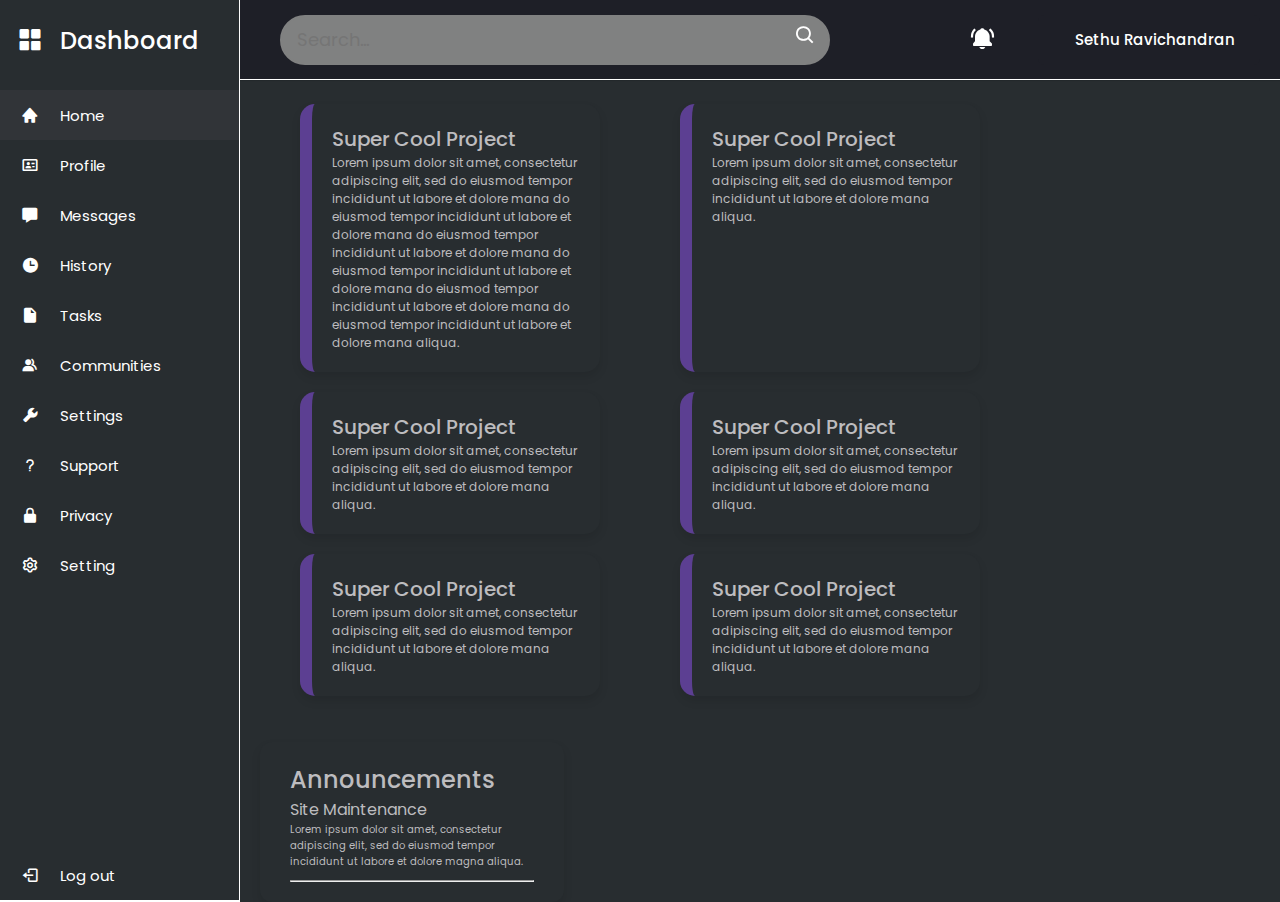
==== Adminboard/index.html @ 52cb8a59 "Fix. Fixed responsiveness issues with overvie-boxes and announcement-box" ====
<!DOCTYPE html>
<html lang="en" dir="ltr">
  <head>
    <meta charset="UTF-8" />
    <link rel="stylesheet" href="styles.css" />
    <link
      href="https://unpkg.com/boxicons@2.0.7/css/boxicons.min.css"
      rel="stylesheet"
    />
    <meta name="viewport" content="width=device-width, initial-scale=1.0" />
  </head>
  <body>
    <div class="sidebar">
      <div class="logo-details">
        <i class="bx bxs-grid-alt"></i>
        <span class="logo_name">Dashboard</span>
      </div>
      <ul class="nav-links">
        <li>
          <a href="#" class="active">
            <i class="bx bxs-home"></i>
            <span class="links_name">Home</span>
          </a>
        </li>
        <li>
          <a href="#">
            <i class="bx bx-id-card"></i>
            <span class="links_name">Profile</span>
          </a>
        </li>
        <li>
          <a href="#">
            <i class="bx bxs-message"></i>
            <span class="links_name">Messages</span>
          </a>
        </li>
        <li>
          <a href="#">
            <i class="bx bxs-time"></i>
            <span class="links_name">History</span>
          </a>
        </li>
        <li>
          <a href="#">
            <i class="bx bxs-file-blank"></i>
            <span class="links_name">Tasks</span>
          </a>
        </li>
        <li>
          <a href="#">
            <i class="bx bxs-group"></i>
            <span class="links_name">Communities</span>
          </a>
        </li>
        <li>
          <a href="#">
            <i class="bx bxs-wrench"></i>
            <span class="links_name">Settings</span>
          </a>
        </li>
        <li>
          <a href="#">
            <i class="bx bx-question-mark"></i>
            <span class="links_name">Support</span>
          </a>
        </li>
        <li>
          <a href="#">
            <i class="bx bxs-lock-alt"></i>
            <span class="links_name">Privacy</span>
          </a>
        </li>
        <li>
          <a href="#">
            <i class="bx bx-cog"></i>
            <span class="links_name">Setting</span>
          </a>
        </li>
        <li class="log_out">
          <a href="#">
            <i class="bx bx-log-out"></i>
            <span class="links_name">Log out</span>
          </a>
        </li>
      </ul>
    </div>
    <section class="home-section">
      <nav>
        <div class="search-box">
            <i class='bx bx-search'></i>
          <input type="text" placeholder="Search..." />
        </div>
        <div class="profile-details">
            <i class='bx bxs-bell-ring' style='color:#ffffff; position: relative; right: 70px;'  ></i>
          <span class="admin_name">Sethu Ravichandran</span>
        </div>
      </nav>

      <div class="home-content">
        <div class="overview-boxes">
          <div class="box">
            <div class="right-side">
              <div class="box-topic">Super Cool Project</div>
              <div class="indicator">
                <span class="text"
                  >Lorem ipsum dolor sit amet, consectetur adipiscing elit, sed
                  do eiusmod tempor incididunt ut labore et dolore mana
                  do eiusmod tempor incididunt ut labore et dolore mana
                  do eiusmod tempor incididunt ut labore et dolore mana
                  do eiusmod tempor incididunt ut labore et dolore mana
                  do eiusmod tempor incididunt ut labore et dolore mana
                  do eiusmod tempor incididunt ut labore et dolore mana
                  aliqua.</span
                >
              </div>
            </div>
          </div>
          <div class="box">
            <div class="right-side">
              <div class="box-topic">Super Cool Project</div>
              <div class="indicator">
                <span class="text"
                  >Lorem ipsum dolor sit amet, consectetur adipiscing elit, sed
                  do eiusmod tempor incididunt ut labore et dolore mana
                  aliqua.</span
                >
              </div>
            </div>
          </div>
          <div class="box">
            <div class="right-side">
              <div class="box-topic">Super Cool Project</div>
              <div class="indicator">
                <span class="text"
                  >Lorem ipsum dolor sit amet, consectetur adipiscing elit, sed
                  do eiusmod tempor incididunt ut labore et dolore mana
                  aliqua.</span
                >
              </div>
            </div>
          </div>
          <div class="box">
            <div class="right-side">
              <div class="box-topic">Super Cool Project</div>
              <div class="indicator">
                <span class="text"
                  >Lorem ipsum dolor sit amet, consectetur adipiscing elit, sed
                  do eiusmod tempor incididunt ut labore et dolore mana
                  aliqua.</span
                >
              </div>
            </div>
          </div>
          <div class="box">
            <div class="right-side">
              <div class="box-topic">Super Cool Project</div>
              <div class="indicator">
                <span class="text"
                  >Lorem ipsum dolor sit amet, consectetur adipiscing elit, sed
                  do eiusmod tempor incididunt ut labore et dolore mana
                  aliqua.</span
                >
              </div>
              <div></div>
            </div>
          </div>
          <div class="box">
            <div class="right-side">
              <div class="box-topic">Super Cool Project</div>
              <div class="indicator">
                <span class="text"
                  >Lorem ipsum dolor sit amet, consectetur adipiscing elit, sed
                  do eiusmod tempor incididunt ut labore et dolore mana
                  aliqua.</span
                >
              </div>
            </div>
          </div>
        </div>

        <div class="announcement-boxes">
          <div class="top-announcement box">
            <div class="title">Announcements</div>
            <ul class="top-announcement-details">
              <p>
                <a href="#">
                  <span class="product">Site Maintenance</span>
                </a>
                <p class="sub-text">Lorem ipsum dolor sit amet, consectetur
                  adipiscing elit, sed do eiusmod tempor
                  incididunt ut labore et dolore magna aliqua.</p>
              </p>
              <hr class="announcement-solid-line">
            </ul>
          </div>
        </div>
      </div>
    </section>
  </body>
</html>
---- Adminboard/styles.css ----
@import url('https://fonts.googleapis.com/css2?family=Poppins:wght@200;300;400;500;600;700&display=swap');
*{
  margin: 0;
  padding: 0;
  box-sizing: border-box;
  font-family: 'Poppins', sans-serif;
}
.sidebar{
  position: fixed;
  height: 100%;
  width: 240px;
  background: #282d30;
  border-right: 1px solid #fff;
  transition: all 0.5s ease;
}
.sidebar.active{
  width: 60px;
}
.sidebar .logo-details{
  height: 80px;
  display: flex;
  align-items: center;
}
.sidebar .logo-details i{
  font-size: 28px;
  font-weight: 500;
  color: #fff;
  min-width: 60px;
  text-align: center
}
.sidebar .logo-details .logo_name{
  color: #fff;
  font-size: 24px;
  font-weight: 500;
}
.sidebar .nav-links{
  margin-top: 10px;
}
.sidebar .nav-links li{
  position: relative;
  list-style: none;
  height: 50px;
}
.sidebar .nav-links li a{
  height: 100%;
  width: 100%;
  display: flex;
  align-items: center;
  text-decoration: none;
  transition: all 0.4s ease;
}
.sidebar .nav-links li a.active{
  background: #313438;
}
.sidebar .nav-links li a:hover{
  background: #313438;
}
.sidebar .nav-links li i{
  min-width: 60px;
  text-align: center;
  font-size: 18px;
  color: #fff;
}
.sidebar .nav-links li a .links_name{
  color: #fff;
  font-size: 15px;
  font-weight: 400;
  white-space: nowrap;
}
.sidebar .nav-links .log_out{
  position: absolute;
  bottom: 0;
  width: 100%;
}
.home-section{
  position: relative;
  background: #282d30;
  min-height: 100vh;
  width: calc(100% - 240px);
  left: 240px;
  transition: all 0.5s ease;
}
.sidebar.active ~ .home-section{
  width: calc(100% - 60px);
  left: 60px;
}
.home-section nav{
  display: flex;
  justify-content: space-between;
  height: 80px;
  background: #1e1f27;
  border-bottom: 1px solid #fff;
  display: flex;
  align-items: center;
  position: fixed;
  width: calc(100% - 240px);
  left: 240px;
  z-index: 100;
  padding: 0 20px;
  box-shadow: 0 1px 1px rgba(0, 0, 0, 0.1);
  transition: all 0.5s ease;
}
.sidebar.active ~ .home-section nav{
  left: 60px;
  width: calc(100% - 60px);
}
.home-section nav .sidebar-button{
  display: flex;
  align-items: center;
  font-size: 24px;
  font-weight: 500;
}
nav .sidebar-button i{
  font-size: 35px;
  margin-right: 10px;
}
.home-section nav .search-box{
  position: relative;
  height: 50px;
  max-width: 550px;
  width: 100%;
  margin: 0 20px;
}
nav .search-box input{
  height: 100%;
  width: 100%;
  outline: none;
  background: #808181;
  border: 2px solid #808181;
  color: #fff;
  border-radius: 30px;
  font-size: 18px;
  padding: 0 15px;
}
nav .search-box .bx-search{
  position: absolute;
  height: 40px;
  width: 40px;
  right: 5px;
  border-radius: 4px;
  line-height: 40px;
  text-align: center;
  color: #fff;
  font-size: 22px;
  align-items: flex-start;
  transition: all 0.4 ease;
}
.home-section nav .profile-details{
  display: flex;
  align-items: center;
  background: #1e1f27;
  color: #fff;
  border-radius: 6px;
  height: 50px;
  min-width: 190px;
  padding: 0 15px 0 2px;
}
nav .profile-details img{
  height: 40px;
  width: 40px;
  border-radius: 6px;
  object-fit: cover;
}
nav .profile-details .admin_name{
  font-size: 15px;
  font-weight: 500;
  color: #fff;
  margin: 0 10px;
  /* white-space: nowrap; */
}
nav .profile-details i{
  font-size: 25px;
  color: #333;
}
.home-section .home-content{
  position: relative;
  padding-top: 104px;
  display: flex;
  min-width: 400px;
  height: fit-content;
  flex-wrap: wrap;
}
.home-content .overview-boxes{
  display: flex;
  max-width: 800px;
  /* height: ; */
  /* align-items: center; */
  /* align-content: space-around; */
  justify-content: space-around;
  flex-wrap: wrap;
  padding: 0 20px;
  margin-bottom: 26px;
}
.overview-boxes .box{
  display: flex;
  /* flex-wrap: wrap; */
  max-width: 300px;
  min-width: 250px;
  align-items: flex-start;
  justify-content: space-between;
  /* width: calc(100% / 2 - 15px); */
  background: #282d30;
  color: #bdbcbf;
  box-sizing: border-box;
  border-left: 12px solid  #5c3f92;
  padding: 20px;
  margin-bottom: 20px;
  border-radius: 15px;
  box-shadow: 0 5px 10px rgba(0,0,0,0.1);
}
.overview-boxes .box-topic{
  font-size: 20px;
  font-weight: 500;
}
.home-content .box .number{
  display: inline-block;
  font-size: 35px;
  margin-top: -6px;
  font-weight: 500;
}
.home-content .box .indicator{
  display: flex;
  align-items: center;
}
.home-content .box .indicator i{
  height: 20px;
  width: 20px;
  background: #8FDACB;
  line-height: 20px;
  text-align: center;
  border-radius: 50%;
  color: #bdbcbf;
  font-size: 20px;
  margin-right: 5px;
}
.box .indicator i.down{
  background: #e87d88;
}
.home-content .box .indicator .text{
  font-size: 12px;
}
.home-content .box .cart{
  display: inline-block;
  font-size: 32px;
  height: 50px;
  width: 50px;
  background: #cce5ff;
  line-height: 50px;
  text-align: center;
  color: #66b0ff;
  border-radius: 12px;
  margin: -15px 0 0 6px;
  flex-wrap: wrap;
}
.home-content .box .cart.two{
   color: #2BD47D;
   background: #C0F2D8;
 }
.home-content .box .cart.three{
   color: #ffc233;
   background: #ffe8b3;
 }
.home-content .box .cart.four{
   color: #e05260;
   background: #f7d4d7;
 }
.home-content .total-order{
  font-size: 20px;
  font-weight: 500;
}
.home-content .announcement-boxes{
  display: flex;
  flex-wrap: wrap;
  justify-content: space-between;
  height: fit-content;
  align-items: baseline;
  padding: 0 20px;
  width: 35%;
  /* min-width: 300px; */
}

/* right box */
.home-content .announcement-boxes .recent-announcement{
  background: #fff;
  padding: 20px 30px;
  margin: 0 20px;
  border-radius: 12px;
  box-shadow: 0 5px 10px rgba(0, 0, 0, 0.1);
}
.home-content .announcement-boxes .announcement-details{
  display: flex;
  align-items: center;
  justify-content: space-between;
}
.announcement-boxes .box .title{
  font-size: 24px;
  font-weight: 500;
  color: #bdbcbf;
  /* margin-bottom: 10px; */
}
.announcement-boxes .announcement-details li.topic{
  font-size: 20px;
  font-weight: 500;
}
.announcement-boxes .announcement-details li{
  list-style: none;
  margin: 8px 0;
}
.announcement-boxes .announcement-details li a{
  font-size: 18px;
  color: #bdbcbf;
  font-size: 400;
  text-decoration: none;
}
.announcement-boxes .box .button{
  width: 100%;
  display: flex;
  justify-content: flex-end;
  
}
.announcement-boxes .box .button a{
  color: #bdbcbf;
  background: #0A2558;
  padding: 4px 12px;
  font-size: 15px;
  font-weight: 400;
  border-radius: 4px;
  text-decoration: none;
  transition: all 0.3s ease;
}
.announcement-boxes .box .button a:hover{
  background:  #0d3073;
}

/* Right box */
.home-content .announcement-boxes .top-announcement{
  background: #282d30;
  padding: 20px 30px;
  margin: 0 20px 0 0;
  border-radius: 12px;
  box-shadow: 0 5px 10px rgba(0, 0, 0, 0.1);
}
.announcement-boxes .top-announcement li{
  display: flex;
  align-items: center;
  justify-content: space-between;
  margin: 10px 0;
}
.announcement-boxes .top-announcement li a img{
  height: 40px;
  width: 40px;
  object-fit: cover;
  border-radius: 12px;
  margin-right: 10px;
  background: #333;
}
.announcement-boxes .top-announcement li a{
  /* display: flex; */
  align-items: center;
  text-decoration: none;
}
.announcement-boxes .top-announcement li span{
  /* display: flex; */
  align-items: center;
  text-decoration: none;
}

.top-announcement p a {
  text-decoration: none;
  color: #bdbcbf;
}


.announcement-boxes .top-announcement li .product,
.sub-text{
  font-size: 10px;
  font-weight: 400;
  color: #bdbcbf;
  text-decoration: none;

}
.announcement-solid-line{
  color: #bdbcbf;
  text-decoration: none;
  margin-top: 10px;
  width: 100%;
}
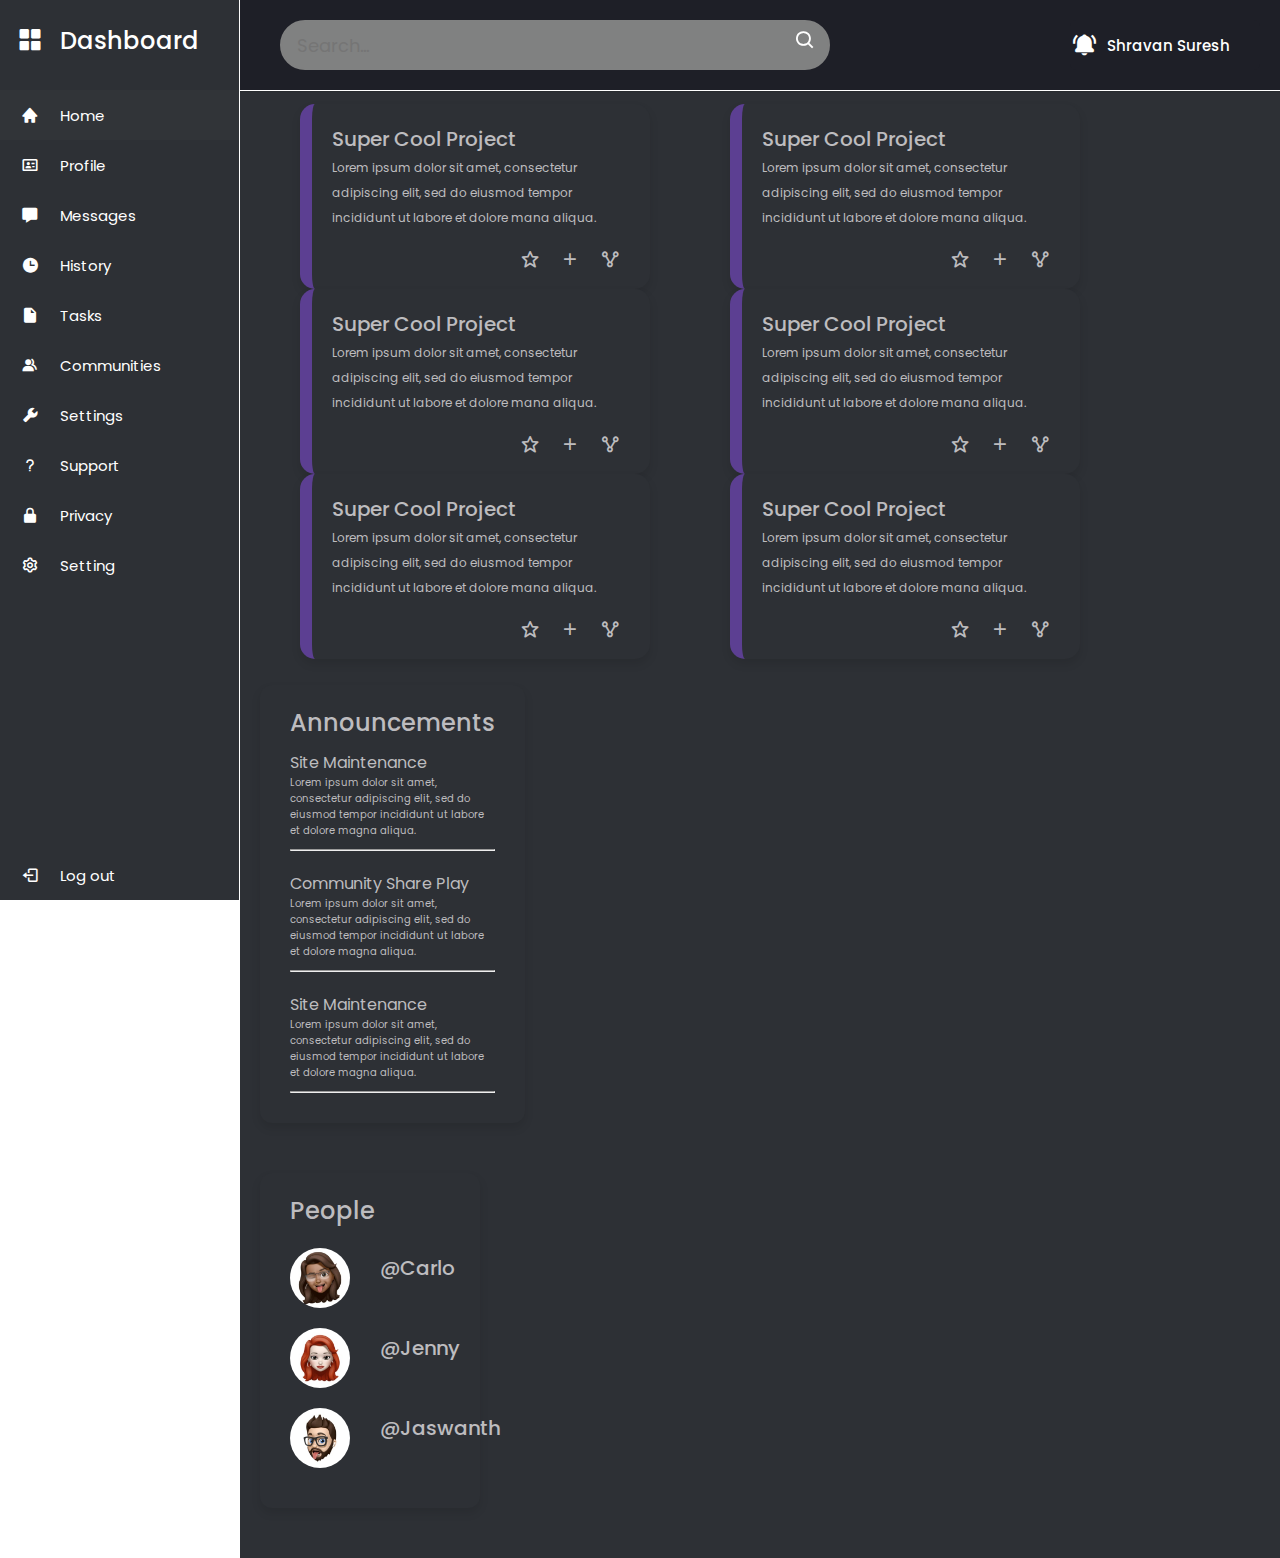
==== commit 38911b01: "Add. People Bar" ====
--- a/Adminboard/index.html
+++ b/Adminboard/index.html
@@ -1,5 +1,5 @@
 <!DOCTYPE html>
-<html lang="en" dir="ltr">
+<html lang="en">
   <head>
     <meta charset="UTF-8" />
     <link rel="stylesheet" href="styles.css" />
@@ -91,8 +91,8 @@
           <input type="text" placeholder="Search..." />
         </div>
         <div class="profile-details">
-            <i class='bx bxs-bell-ring' style='color:#ffffff; position: relative; right: 70px;'  ></i>
-          <span class="admin_name">Sethu Ravichandran</span>
+            <i class='bx bxs-bell-ring' style='color:#ffffff;'  ></i>
+          <span class="admin_name">Shravan Suresh</span>
         </div>
       </nav>
 
@@ -105,61 +105,96 @@
                 <span class="text"
                   >Lorem ipsum dolor sit amet, consectetur adipiscing elit, sed
                   do eiusmod tempor incididunt ut labore et dolore mana
-                  do eiusmod tempor incididunt ut labore et dolore mana
-                  do eiusmod tempor incididunt ut labore et dolore mana
-                  do eiusmod tempor incididunt ut labore et dolore mana
-                  do eiusmod tempor incididunt ut labore et dolore mana
-                  do eiusmod tempor incididunt ut labore et dolore mana
-                  aliqua.</span
-                >
-              </div>
-            </div>
-          </div>
-          <div class="box">
-            <div class="right-side">
-              <div class="box-topic">Super Cool Project</div>
-              <div class="indicator">
-                <span class="text"
-                  >Lorem ipsum dolor sit amet, consectetur adipiscing elit, sed
-                  do eiusmod tempor incididunt ut labore et dolore mana
-                  aliqua.</span
-                >
-              </div>
-            </div>
-          </div>
-          <div class="box">
-            <div class="right-side">
-              <div class="box-topic">Super Cool Project</div>
-              <div class="indicator">
-                <span class="text"
-                  >Lorem ipsum dolor sit amet, consectetur adipiscing elit, sed
-                  do eiusmod tempor incididunt ut labore et dolore mana
-                  aliqua.</span
-                >
-              </div>
-            </div>
-          </div>
-          <div class="box">
-            <div class="right-side">
-              <div class="box-topic">Super Cool Project</div>
-              <div class="indicator">
-                <span class="text"
-                  >Lorem ipsum dolor sit amet, consectetur adipiscing elit, sed
-                  do eiusmod tempor incididunt ut labore et dolore mana
-                  aliqua.</span
-                >
-              </div>
-            </div>
-          </div>
-          <div class="box">
-            <div class="right-side">
-              <div class="box-topic">Super Cool Project</div>
-              <div class="indicator">
-                <span class="text"
-                  >Lorem ipsum dolor sit amet, consectetur adipiscing elit, sed
-                  do eiusmod tempor incididunt ut labore et dolore mana
-                  aliqua.</span
-                >
+                  aliqua.</span
+                >
+                <p>
+
+                  <span class="icons" style="color: #bdbcbf; background: #2d3035;">
+                    <i class='bx bx-star'></i>
+                    <i class='bx bx-plus' ></i>
+                    <i class='bx bx-share-alt bx-rotate-270' ></i>
+                  </span>
+                </p>
+              </div>
+            </div>
+          </div>
+          <div class="box">
+            <div class="right-side">
+              <div class="box-topic">Super Cool Project</div>
+              <div class="indicator">
+                <span class="text"
+                  >Lorem ipsum dolor sit amet, consectetur adipiscing elit, sed
+                  do eiusmod tempor incididunt ut labore et dolore mana
+                  aliqua.</span
+                >
+                <p>
+
+                  <span class="icons" style="color: #bdbcbf; background: #2d3035;">
+                    <i class='bx bx-star'></i>
+                    <i class='bx bx-plus' ></i>
+                    <i class='bx bx-share-alt bx-rotate-270' ></i>
+                  </span>
+                </p>
+              </div>
+            </div>
+          </div>
+          <div class="box">
+            <div class="right-side">
+              <div class="box-topic">Super Cool Project</div>
+              <div class="indicator">
+                <span class="text"
+                  >Lorem ipsum dolor sit amet, consectetur adipiscing elit, sed
+                  do eiusmod tempor incididunt ut labore et dolore mana
+                  aliqua.</span
+                >
+                <p>
+
+                  <span class="icons" style="color: #bdbcbf; background: #2d3035;">
+                    <i class='bx bx-star'></i>
+                    <i class='bx bx-plus' ></i>
+                    <i class='bx bx-share-alt bx-rotate-270' ></i>
+                  </span>
+                </p>
+              </div>
+            </div>
+          </div>
+          <div class="box">
+            <div class="right-side">
+              <div class="box-topic">Super Cool Project</div>
+              <div class="indicator">
+                <span class="text"
+                  >Lorem ipsum dolor sit amet, consectetur adipiscing elit, sed
+                  do eiusmod tempor incididunt ut labore et dolore mana
+                  aliqua.</span
+                >
+                <p>
+
+                  <span class="icons" style="color: #bdbcbf; background: #2d3035;">
+                    <i class='bx bx-star'></i>
+                    <i class='bx bx-plus' ></i>
+                    <i class='bx bx-share-alt bx-rotate-270' ></i>
+                  </span>
+                </p>
+              </div>
+            </div>
+          </div>
+          <div class="box">
+            <div class="right-side">
+              <div class="box-topic">Super Cool Project</div>
+              <div class="indicator">
+                <span class="text"
+                  >Lorem ipsum dolor sit amet, consectetur adipiscing elit, sed
+                  do eiusmod tempor incididunt ut labore et dolore mana
+                  aliqua.</span
+                >
+                <p>
+
+                  <span class="icons" style="color: #bdbcbf; background: #2d3035;">
+                    <i class='bx bx-star'></i>
+                    <i class='bx bx-plus' ></i>
+                    <i class='bx bx-share-alt bx-rotate-270' ></i>
+                  </span>
+                </p>
               </div>
               <div></div>
             </div>
@@ -173,6 +208,14 @@
                   do eiusmod tempor incididunt ut labore et dolore mana
                   aliqua.</span
                 >
+                <p>
+
+                  <span class="icons" style="color: #bdbcbf; background: #2d3035;">
+                    <i class='bx bx-star'></i>
+                    <i class='bx bx-plus' ></i>
+                    <i class='bx bx-share-alt bx-rotate-270' ></i>
+                  </span>
+                </p>
               </div>
             </div>
           </div>
@@ -192,6 +235,43 @@
               </p>
               <hr class="announcement-solid-line">
             </ul>
+            <ul class="top-announcement-details">
+              <p>
+                <a href="#">
+                  <span class="product">Community Share Play</span>
+                </a>
+                <p class="sub-text">Lorem ipsum dolor sit amet, consectetur
+                  adipiscing elit, sed do eiusmod tempor
+                  incididunt ut labore et dolore magna aliqua.</p>
+              </p>
+              <hr class="announcement-solid-line">
+            </ul>
+            <ul class="top-announcement-details">
+              <p>
+                <a href="#">
+                  <span class="product">Site Maintenance</span>
+                </a>
+                <p class="sub-text">Lorem ipsum dolor sit amet, consectetur
+                  adipiscing elit, sed do eiusmod tempor
+                  incididunt ut labore et dolore magna aliqua.</p>
+              </p>
+              <hr class="announcement-solid-line">
+            </ul>
+          </div>
+          <div class="top-announcement box" style="width: 100%;">
+            <div class="title">People</div>
+              <ul class="people">
+                <img class="people-dp" src="./assets/images/009.jpg">
+                <p class="people-name">@Carlo</p>
+            </ul>
+              <ul class="people">
+                <img class="people-dp" src="./assets/images/004.jpg">
+                <p class="people-name">@Jenny</p>
+            </ul>
+              <ul class="people">
+                <img class="people-dp" src="./assets/images/001.jpg">
+                <p class="people-name">@Jaswanth</p>
+            </ul>
           </div>
         </div>
       </div>
--- a/Adminboard/styles.css
+++ b/Adminboard/styles.css
@@ -9,7 +9,7 @@
   position: fixed;
   height: 100%;
   width: 240px;
-  background: #282d30;
+  background: #2d3035;
   border-right: 1px solid #fff;
   transition: all 0.5s ease;
 }
@@ -74,7 +74,7 @@
 }
 .home-section{
   position: relative;
-  background: #282d30;
+  background: #2d3035;
   min-height: 100vh;
   width: calc(100% - 240px);
   left: 240px;
@@ -86,8 +86,9 @@
 }
 .home-section nav{
   display: flex;
+  flex-wrap: wrap;
   justify-content: space-between;
-  height: 80px;
+  height: fit-content;
   background: #1e1f27;
   border-bottom: 1px solid #fff;
   display: flex;
@@ -116,10 +117,11 @@
 }
 .home-section nav .search-box{
   position: relative;
+  margin-top: 20px;
   height: 50px;
   max-width: 550px;
   width: 100%;
-  margin: 0 20px;
+  margin: 20px 20px;
 }
 nav .search-box input{
   height: 100%;
@@ -182,7 +184,7 @@
 }
 .home-content .overview-boxes{
   display: flex;
-  max-width: 800px;
+  max-width: 900px;
   /* height: ; */
   /* align-items: center; */
   /* align-content: space-around; */
@@ -194,17 +196,18 @@
 .overview-boxes .box{
   display: flex;
   /* flex-wrap: wrap; */
-  max-width: 300px;
-  min-width: 250px;
+  max-width: 350px;
+  min-width: 300px;
+  height: fit-content;
   align-items: flex-start;
   justify-content: space-between;
   /* width: calc(100% / 2 - 15px); */
-  background: #282d30;
+  background: #2d3035;
   color: #bdbcbf;
   box-sizing: border-box;
   border-left: 12px solid  #5c3f92;
   padding: 20px;
-  margin-bottom: 20px;
+  margin-bottom: 0px;
   border-radius: 15px;
   box-shadow: 0 5px 10px rgba(0,0,0,0.1);
 }
@@ -218,11 +221,23 @@
   margin-top: -6px;
   font-weight: 500;
 }
-.home-content .box .indicator{
-  display: flex;
-  align-items: center;
-}
-.home-content .box .indicator i{
+
+.icons {
+  display: flex;
+  padding-top: 20px;
+  justify-content: end;
+}
+
+.icons i {
+  padding: 0 10px;
+  font-size: 20px;
+}
+
+/* .home-content .box .indicator{
+  display: flex;
+  align-items: center;
+} */
+/* .home-content .box .indicator i{
   height: 20px;
   width: 20px;
   background: #8FDACB;
@@ -232,7 +247,7 @@
   color: #bdbcbf;
   font-size: 20px;
   margin-right: 5px;
-}
+} */
 .box .indicator i.down{
   background: #e87d88;
 }
@@ -275,7 +290,7 @@
   height: fit-content;
   align-items: baseline;
   padding: 0 20px;
-  width: 35%;
+  width: 25%;
   /* min-width: 300px; */
 }
 
@@ -291,6 +306,7 @@
   display: flex;
   align-items: center;
   justify-content: space-between;
+  padding: 30px 0; 
 }
 .announcement-boxes .box .title{
   font-size: 24px;
@@ -334,9 +350,9 @@
 
 /* Right box */
 .home-content .announcement-boxes .top-announcement{
-  background: #282d30;
+  background: #2d3035;
   padding: 20px 30px;
-  margin: 0 20px 0 0;
+  margin: 0 20px 50px 0;
   border-radius: 12px;
   box-shadow: 0 5px 10px rgba(0, 0, 0, 0.1);
 }
@@ -384,4 +400,30 @@
   text-decoration: none;
   margin-top: 10px;
   width: 100%;
-}+}
+
+.top-announcement-details {
+  padding: 10px 0;
+}
+
+.people {
+  margin: 20px 0;
+  display: flex;
+  flex-direction: row;
+}
+
+.people-name {
+  font-size: 20px;
+  font-weight: 500;
+  color: #bdbcbf;
+  padding-left: 30px;
+  padding-top: 5px;
+}
+
+.people-dp {
+  width: 100%;
+  height: 60px;
+  width: 60px;
+  border-radius: 50%;
+}
+
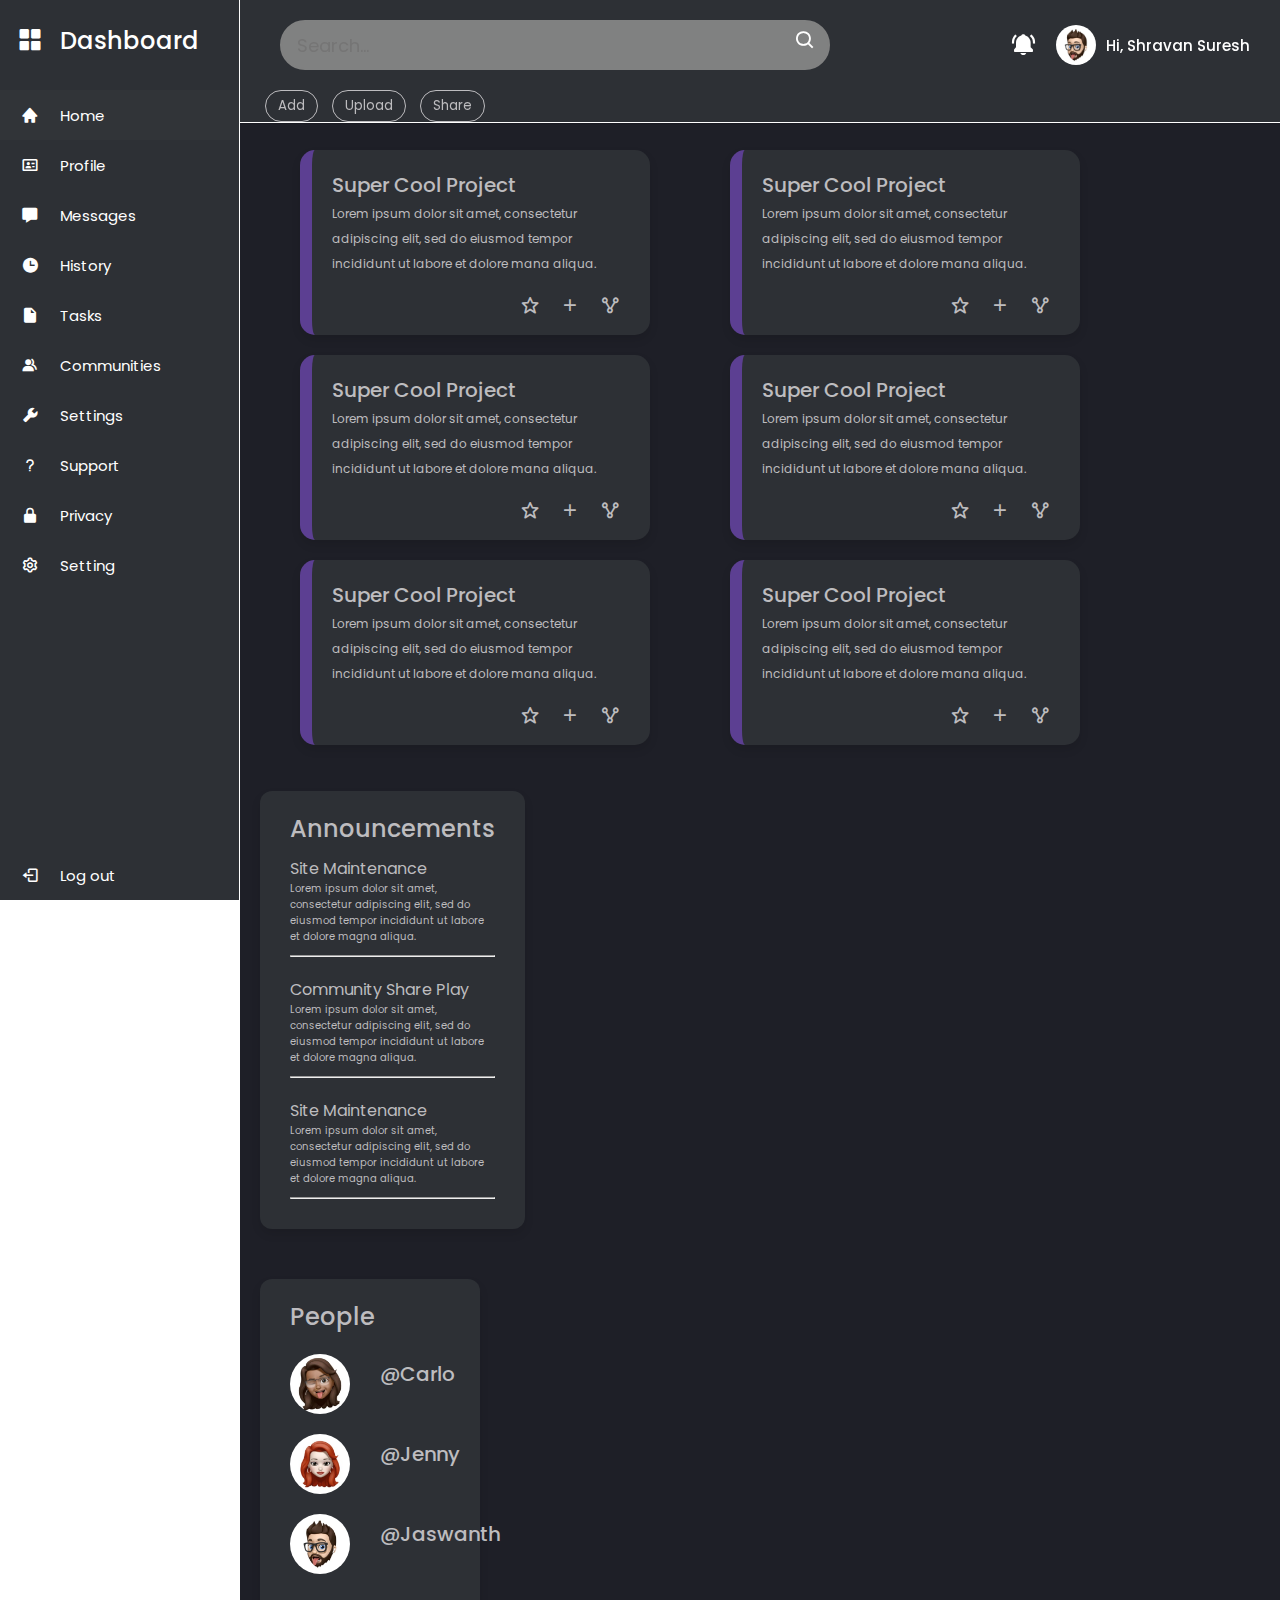
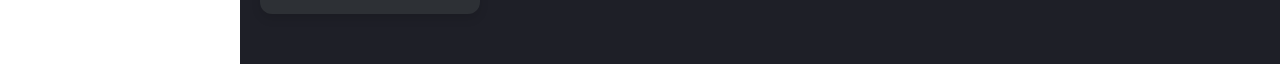
==== commit 3712b4a5: "Add. Nav buttons, UI Tweeked Fix. Gap between boxes" ====
--- a/Adminboard/index.html
+++ b/Adminboard/index.html
@@ -92,8 +92,16 @@
         </div>
         <div class="profile-details">
             <i class='bx bxs-bell-ring' style='color:#ffffff;'  ></i>
-          <span class="admin_name">Shravan Suresh</span>
-        </div>
+            <img class="people-dp" src="./assets/images/001.jpg">
+
+            <span class="admin_name">Hi, Shravan Suresh</span>
+        </div>
+        <p class="nav-btn">
+          <button>Add</button>
+          <button>Upload</button>
+          <button>Share</button>
+        </p>
+        <!-- <div></div> -->
       </nav>
 
       <div class="home-content">
--- a/Adminboard/styles.css
+++ b/Adminboard/styles.css
@@ -1,11 +1,11 @@
-@import url('https://fonts.googleapis.com/css2?family=Poppins:wght@200;300;400;500;600;700&display=swap');
-*{
+@import url("https://fonts.googleapis.com/css2?family=Poppins:wght@200;300;400;500;600;700&display=swap");
+* {
   margin: 0;
   padding: 0;
   box-sizing: border-box;
-  font-family: 'Poppins', sans-serif;
-}
-.sidebar{
+  font-family: "Poppins", sans-serif;
+}
+.sidebar {
   position: fixed;
   height: 100%;
   width: 240px;
@@ -13,35 +13,35 @@
   border-right: 1px solid #fff;
   transition: all 0.5s ease;
 }
-.sidebar.active{
+.sidebar.active {
   width: 60px;
 }
-.sidebar .logo-details{
+.sidebar .logo-details {
   height: 80px;
   display: flex;
   align-items: center;
 }
-.sidebar .logo-details i{
+.sidebar .logo-details i {
   font-size: 28px;
   font-weight: 500;
   color: #fff;
   min-width: 60px;
-  text-align: center
-}
-.sidebar .logo-details .logo_name{
+  text-align: center;
+}
+.sidebar .logo-details .logo_name {
   color: #fff;
   font-size: 24px;
   font-weight: 500;
 }
-.sidebar .nav-links{
+.sidebar .nav-links {
   margin-top: 10px;
 }
-.sidebar .nav-links li{
+.sidebar .nav-links li {
   position: relative;
   list-style: none;
   height: 50px;
 }
-.sidebar .nav-links li a{
+.sidebar .nav-links li a {
   height: 100%;
   width: 100%;
   display: flex;
@@ -49,47 +49,47 @@
   text-decoration: none;
   transition: all 0.4s ease;
 }
-.sidebar .nav-links li a.active{
+.sidebar .nav-links li a.active {
   background: #313438;
 }
-.sidebar .nav-links li a:hover{
+.sidebar .nav-links li a:hover {
   background: #313438;
 }
-.sidebar .nav-links li i{
+.sidebar .nav-links li i {
   min-width: 60px;
   text-align: center;
   font-size: 18px;
   color: #fff;
 }
-.sidebar .nav-links li a .links_name{
+.sidebar .nav-links li a .links_name {
   color: #fff;
   font-size: 15px;
   font-weight: 400;
   white-space: nowrap;
 }
-.sidebar .nav-links .log_out{
+.sidebar .nav-links .log_out {
   position: absolute;
   bottom: 0;
   width: 100%;
 }
-.home-section{
+.home-section {
   position: relative;
-  background: #2d3035;
+  background: #1e1f27;
   min-height: 100vh;
   width: calc(100% - 240px);
   left: 240px;
   transition: all 0.5s ease;
 }
-.sidebar.active ~ .home-section{
+.sidebar.active ~ .home-section {
   width: calc(100% - 60px);
   left: 60px;
 }
-.home-section nav{
+.home-section nav {
   display: flex;
   flex-wrap: wrap;
   justify-content: space-between;
   height: fit-content;
-  background: #1e1f27;
+  background: #2d3035;
   border-bottom: 1px solid #fff;
   display: flex;
   align-items: center;
@@ -101,21 +101,21 @@
   box-shadow: 0 1px 1px rgba(0, 0, 0, 0.1);
   transition: all 0.5s ease;
 }
-.sidebar.active ~ .home-section nav{
+.sidebar.active ~ .home-section nav {
   left: 60px;
   width: calc(100% - 60px);
 }
-.home-section nav .sidebar-button{
+.home-section nav .sidebar-button {
   display: flex;
   align-items: center;
   font-size: 24px;
   font-weight: 500;
 }
-nav .sidebar-button i{
+nav .sidebar-button i {
   font-size: 35px;
   margin-right: 10px;
 }
-.home-section nav .search-box{
+.home-section nav .search-box {
   position: relative;
   margin-top: 20px;
   height: 50px;
@@ -123,7 +123,16 @@
   width: 100%;
   margin: 20px 20px;
 }
-nav .search-box input{
+.nav-btn button {
+  background: none;
+  color:#bdbcbf ;
+  padding: 5px 12px;
+  border-radius: 20px;
+  border: 1px solid #bdbcbf;
+  margin: 0 5px;
+  cursor: pointer;
+}
+nav .search-box input {
   height: 100%;
   width: 100%;
   outline: none;
@@ -134,7 +143,7 @@
   font-size: 18px;
   padding: 0 15px;
 }
-nav .search-box .bx-search{
+nav .search-box .bx-search {
   position: absolute;
   height: 40px;
   width: 40px;
@@ -147,53 +156,55 @@
   align-items: flex-start;
   transition: all 0.4 ease;
 }
-.home-section nav .profile-details{
-  display: flex;
-  align-items: center;
-  background: #1e1f27;
+.home-section nav .profile-details {
+  display: flex;
+  align-items: center;
+  background:  none;
   color: #fff;
   border-radius: 6px;
   height: 50px;
   min-width: 190px;
-  padding: 0 15px 0 2px;
-}
-nav .profile-details img{
+  /* padding: 0 15px 0 2px; */
+}
+nav .profile-details img {
   height: 40px;
   width: 40px;
-  border-radius: 6px;
+  margin-left: 20px;
+  border-radius: 50%;
   object-fit: cover;
 }
-nav .profile-details .admin_name{
+nav .profile-details .admin_name {
   font-size: 15px;
   font-weight: 500;
   color: #fff;
   margin: 0 10px;
   /* white-space: nowrap; */
 }
-nav .profile-details i{
+nav .profile-details i {
   font-size: 25px;
   color: #333;
 }
-.home-section .home-content{
+.home-section .home-content {
   position: relative;
-  padding-top: 104px;
+  padding-top: 150px;
   display: flex;
   min-width: 400px;
   height: fit-content;
   flex-wrap: wrap;
 }
-.home-content .overview-boxes{
+.home-content .overview-boxes {
   display: flex;
   max-width: 900px;
   /* height: ; */
-  /* align-items: center; */
-  /* align-content: space-around; */
+  align-items: center;
+  align-content: flex-start;
+
   justify-content: space-around;
   flex-wrap: wrap;
   padding: 0 20px;
   margin-bottom: 26px;
 }
-.overview-boxes .box{
+.overview-boxes .box {
   display: flex;
   /* flex-wrap: wrap; */
   max-width: 350px;
@@ -205,17 +216,17 @@
   background: #2d3035;
   color: #bdbcbf;
   box-sizing: border-box;
-  border-left: 12px solid  #5c3f92;
+  border-left: 12px solid #5c3f92;
   padding: 20px;
-  margin-bottom: 0px;
+  margin-bottom: 20px;
   border-radius: 15px;
-  box-shadow: 0 5px 10px rgba(0,0,0,0.1);
-}
-.overview-boxes .box-topic{
-  font-size: 20px;
-  font-weight: 500;
-}
-.home-content .box .number{
+  box-shadow: 0 5px 10px rgba(0, 0, 0, 0.1);
+}
+.overview-boxes .box-topic {
+  font-size: 20px;
+  font-weight: 500;
+}
+.home-content .box .number {
   display: inline-block;
   font-size: 35px;
   margin-top: -6px;
@@ -248,13 +259,13 @@
   font-size: 20px;
   margin-right: 5px;
 } */
-.box .indicator i.down{
+.box .indicator i.down {
   background: #e87d88;
 }
-.home-content .box .indicator .text{
+.home-content .box .indicator .text {
   font-size: 12px;
 }
-.home-content .box .cart{
+.home-content .box .cart {
   display: inline-block;
   font-size: 32px;
   height: 50px;
@@ -267,23 +278,23 @@
   margin: -15px 0 0 6px;
   flex-wrap: wrap;
 }
-.home-content .box .cart.two{
-   color: #2BD47D;
-   background: #C0F2D8;
- }
-.home-content .box .cart.three{
-   color: #ffc233;
-   background: #ffe8b3;
- }
-.home-content .box .cart.four{
-   color: #e05260;
-   background: #f7d4d7;
- }
-.home-content .total-order{
-  font-size: 20px;
-  font-weight: 500;
-}
-.home-content .announcement-boxes{
+.home-content .box .cart.two {
+  color: #2bd47d;
+  background: #c0f2d8;
+}
+.home-content .box .cart.three {
+  color: #ffc233;
+  background: #ffe8b3;
+}
+.home-content .box .cart.four {
+  color: #e05260;
+  background: #f7d4d7;
+}
+.home-content .total-order {
+  font-size: 20px;
+  font-weight: 500;
+}
+.home-content .announcement-boxes {
   display: flex;
   flex-wrap: wrap;
   justify-content: space-between;
@@ -295,48 +306,47 @@
 }
 
 /* right box */
-.home-content .announcement-boxes .recent-announcement{
+.home-content .announcement-boxes .recent-announcement {
   background: #fff;
   padding: 20px 30px;
   margin: 0 20px;
   border-radius: 12px;
   box-shadow: 0 5px 10px rgba(0, 0, 0, 0.1);
 }
-.home-content .announcement-boxes .announcement-details{
+.home-content .announcement-boxes .announcement-details {
   display: flex;
   align-items: center;
   justify-content: space-between;
-  padding: 30px 0; 
-}
-.announcement-boxes .box .title{
+  padding: 30px 0;
+}
+.announcement-boxes .box .title {
   font-size: 24px;
   font-weight: 500;
   color: #bdbcbf;
   /* margin-bottom: 10px; */
 }
-.announcement-boxes .announcement-details li.topic{
-  font-size: 20px;
-  font-weight: 500;
-}
-.announcement-boxes .announcement-details li{
+.announcement-boxes .announcement-details li.topic {
+  font-size: 20px;
+  font-weight: 500;
+}
+.announcement-boxes .announcement-details li {
   list-style: none;
   margin: 8px 0;
 }
-.announcement-boxes .announcement-details li a{
+.announcement-boxes .announcement-details li a {
   font-size: 18px;
   color: #bdbcbf;
   font-size: 400;
   text-decoration: none;
 }
-.announcement-boxes .box .button{
+.announcement-boxes .box .button {
   width: 100%;
   display: flex;
   justify-content: flex-end;
-  
-}
-.announcement-boxes .box .button a{
-  color: #bdbcbf;
-  background: #0A2558;
+}
+.announcement-boxes .box .button a {
+  color: #bdbcbf;
+  background: #0a2558;
   padding: 4px 12px;
   font-size: 15px;
   font-weight: 400;
@@ -344,25 +354,25 @@
   text-decoration: none;
   transition: all 0.3s ease;
 }
-.announcement-boxes .box .button a:hover{
-  background:  #0d3073;
+.announcement-boxes .box .button a:hover {
+  background: #0d3073;
 }
 
 /* Right box */
-.home-content .announcement-boxes .top-announcement{
+.home-content .announcement-boxes .top-announcement {
   background: #2d3035;
   padding: 20px 30px;
   margin: 0 20px 50px 0;
   border-radius: 12px;
   box-shadow: 0 5px 10px rgba(0, 0, 0, 0.1);
 }
-.announcement-boxes .top-announcement li{
+.announcement-boxes .top-announcement li {
   display: flex;
   align-items: center;
   justify-content: space-between;
   margin: 10px 0;
 }
-.announcement-boxes .top-announcement li a img{
+.announcement-boxes .top-announcement li a img {
   height: 40px;
   width: 40px;
   object-fit: cover;
@@ -370,12 +380,12 @@
   margin-right: 10px;
   background: #333;
 }
-.announcement-boxes .top-announcement li a{
+.announcement-boxes .top-announcement li a {
   /* display: flex; */
   align-items: center;
   text-decoration: none;
 }
-.announcement-boxes .top-announcement li span{
+.announcement-boxes .top-announcement li span {
   /* display: flex; */
   align-items: center;
   text-decoration: none;
@@ -386,16 +396,14 @@
   color: #bdbcbf;
 }
 
-
 .announcement-boxes .top-announcement li .product,
-.sub-text{
+.sub-text {
   font-size: 10px;
   font-weight: 400;
   color: #bdbcbf;
   text-decoration: none;
-
-}
-.announcement-solid-line{
+}
+.announcement-solid-line {
   color: #bdbcbf;
   text-decoration: none;
   margin-top: 10px;
@@ -426,4 +434,3 @@
   width: 60px;
   border-radius: 50%;
 }
-
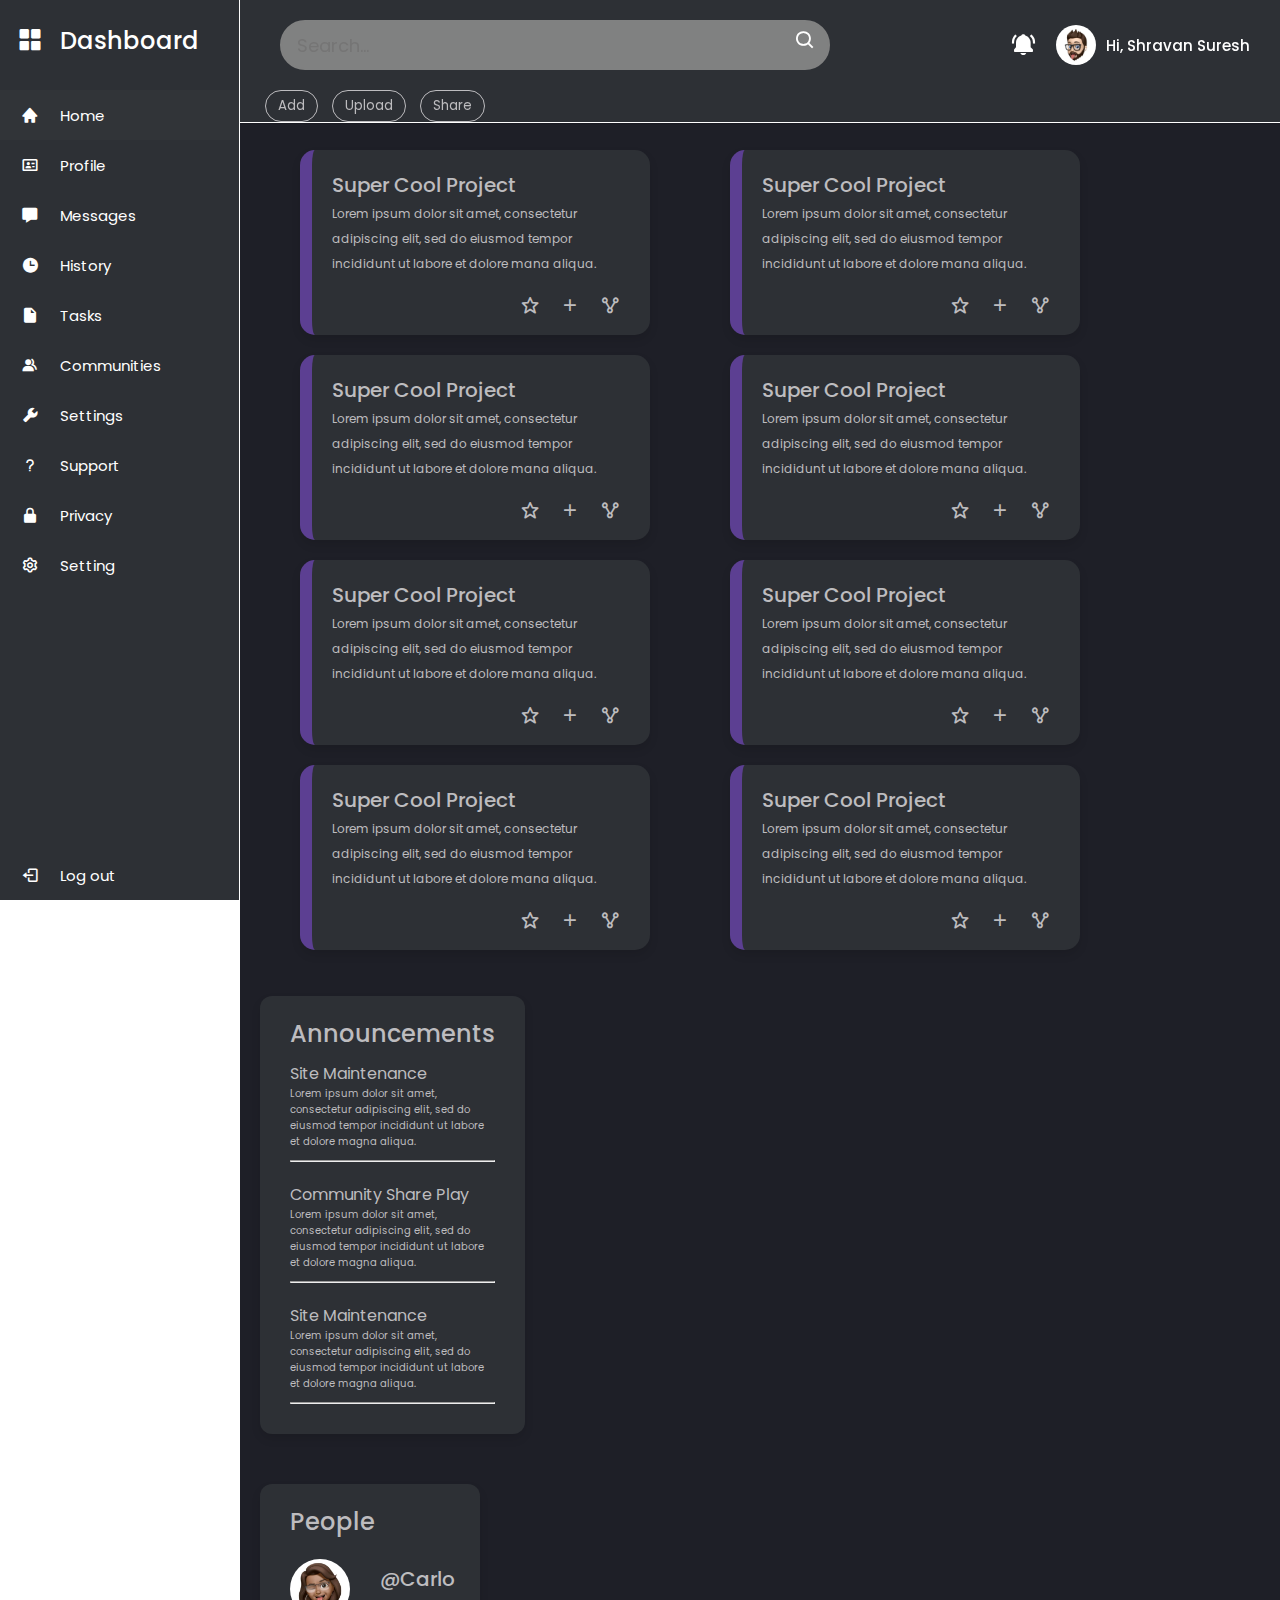
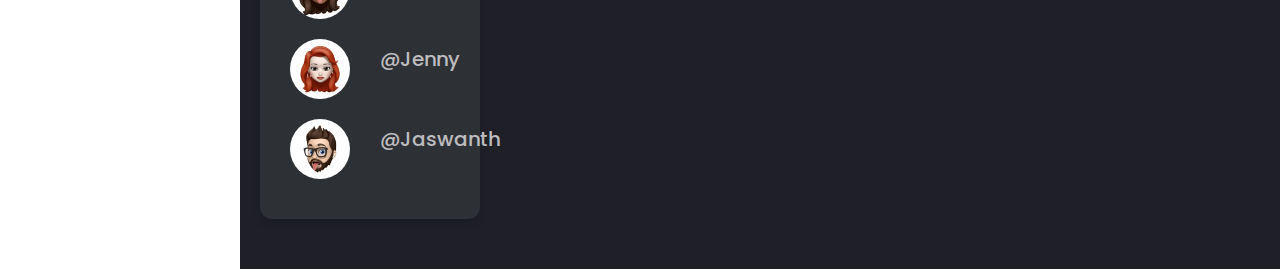
==== commit 67c3f4e7: "Add. Media Queries" ====
--- a/Adminboard/index.html
+++ b/Adminboard/index.html
@@ -225,6 +225,48 @@
                   </span>
                 </p>
               </div>
+              <div></div>
+            </div>
+          </div>
+          <div class="box">
+            <div class="right-side">
+              <div class="box-topic">Super Cool Project</div>
+              <div class="indicator">
+                <span class="text"
+                  >Lorem ipsum dolor sit amet, consectetur adipiscing elit, sed
+                  do eiusmod tempor incididunt ut labore et dolore mana
+                  aliqua.</span
+                >
+                <p>
+
+                  <span class="icons" style="color: #bdbcbf; background: #2d3035;">
+                    <i class='bx bx-star'></i>
+                    <i class='bx bx-plus' ></i>
+                    <i class='bx bx-share-alt bx-rotate-270' ></i>
+                  </span>
+                </p>
+              </div>
+              <div></div>
+            </div>
+          </div>
+          <div class="box">
+            <div class="right-side">
+              <div class="box-topic">Super Cool Project</div>
+              <div class="indicator">
+                <span class="text"
+                  >Lorem ipsum dolor sit amet, consectetur adipiscing elit, sed
+                  do eiusmod tempor incididunt ut labore et dolore mana
+                  aliqua.</span
+                >
+                <p>
+
+                  <span class="icons" style="color: #bdbcbf; background: #2d3035;">
+                    <i class='bx bx-star'></i>
+                    <i class='bx bx-plus' ></i>
+                    <i class='bx bx-share-alt bx-rotate-270' ></i>
+                  </span>
+                </p>
+              </div>
             </div>
           </div>
         </div>
--- a/Adminboard/styles.css
+++ b/Adminboard/styles.css
@@ -7,6 +7,7 @@
 }
 .sidebar {
   position: fixed;
+  display: block;
   height: 100%;
   width: 240px;
   background: #2d3035;
@@ -125,7 +126,7 @@
 }
 .nav-btn button {
   background: none;
-  color:#bdbcbf ;
+  color: #bdbcbf;
   padding: 5px 12px;
   border-radius: 20px;
   border: 1px solid #bdbcbf;
@@ -155,11 +156,12 @@
   font-size: 22px;
   align-items: flex-start;
   transition: all 0.4 ease;
+  cursor: pointer;
 }
 .home-section nav .profile-details {
   display: flex;
   align-items: center;
-  background:  none;
+  background: none;
   color: #fff;
   border-radius: 6px;
   height: 50px;
@@ -434,3 +436,28 @@
   width: 60px;
   border-radius: 50%;
 }
+
+@media only screen and (max-width: 600px) {
+  .sidebar {
+    width: 50px;
+  }
+  .home-section nav {
+    /* position: absolute; */
+    left: 50px;
+    width: auto;
+  }
+  .home-section {
+    /* width: calc(100% + 240px); */
+    position: absolute;
+    /* width: 100%; */
+    left: 50px;
+    width: auto;
+    height: auto;
+  }
+
+  .home-content {
+    position: absolute;
+    top: 100px;
+    height: max-content;
+  }
+}
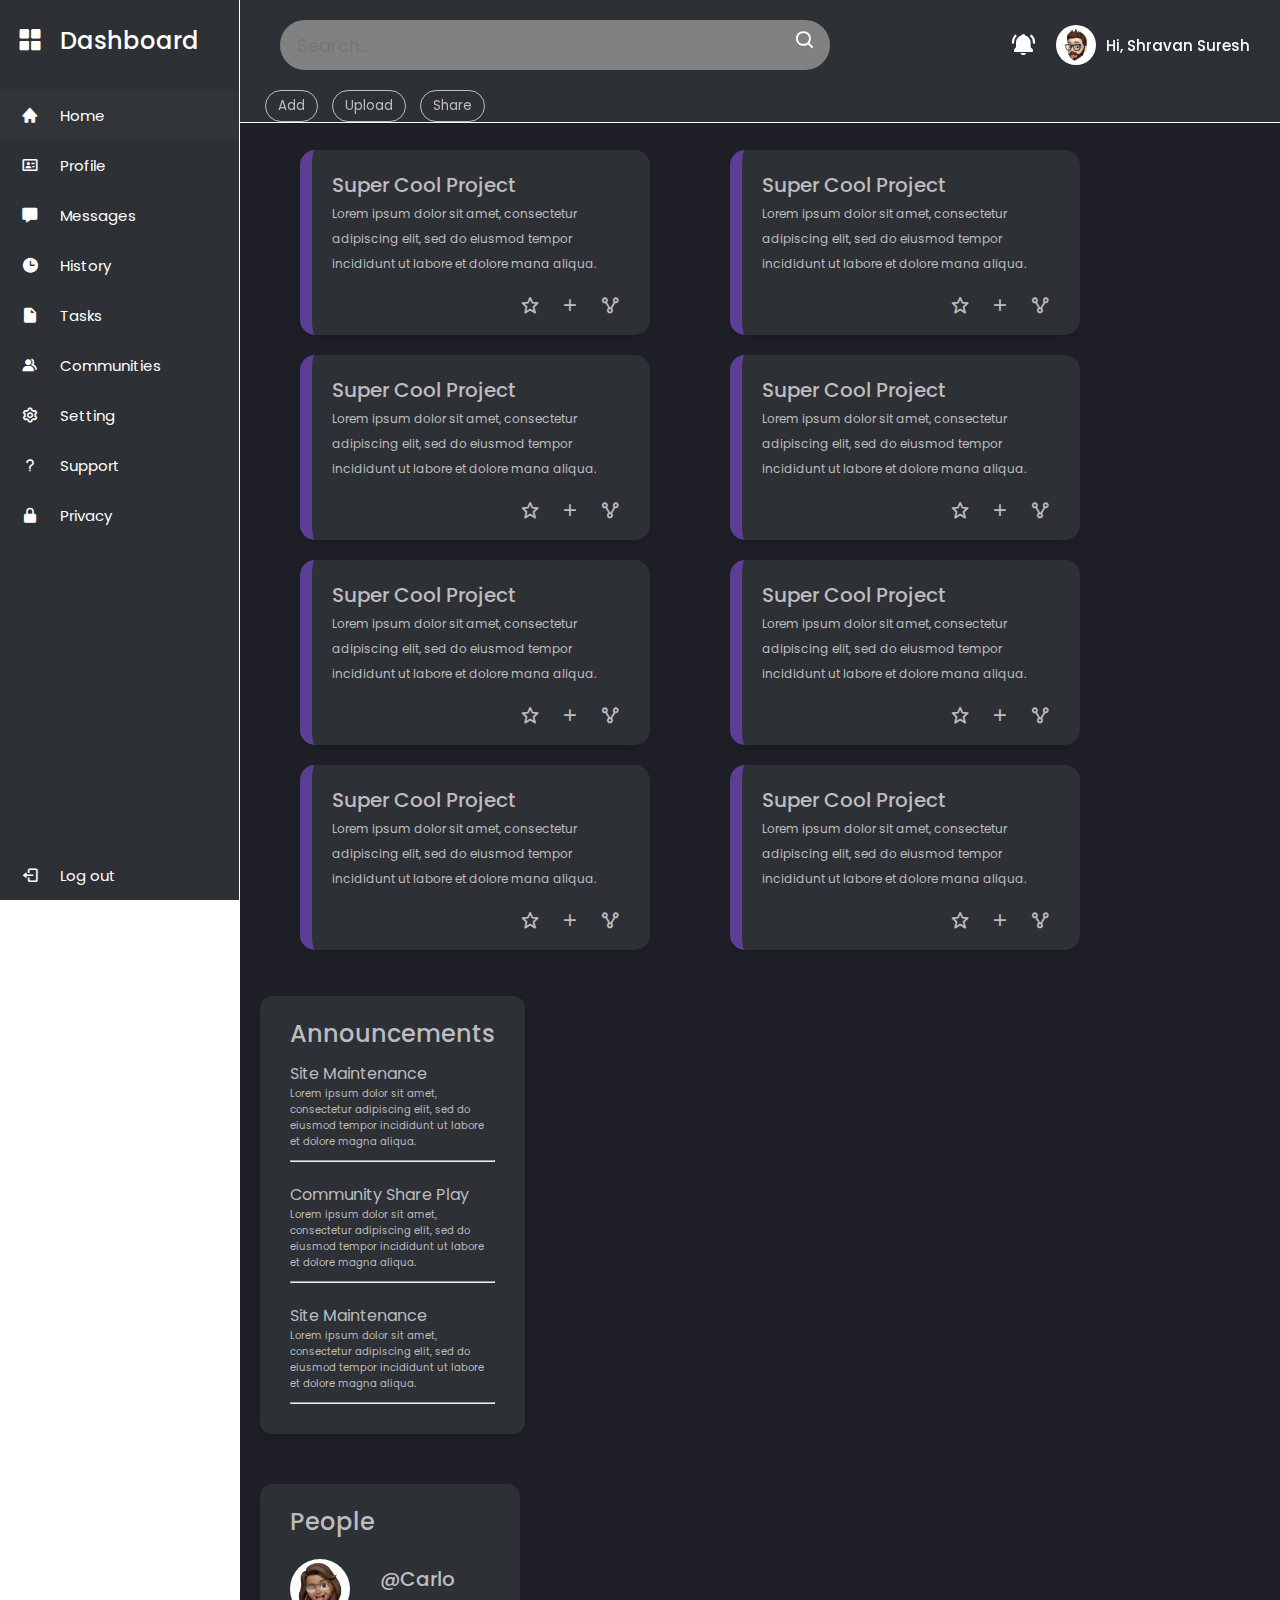
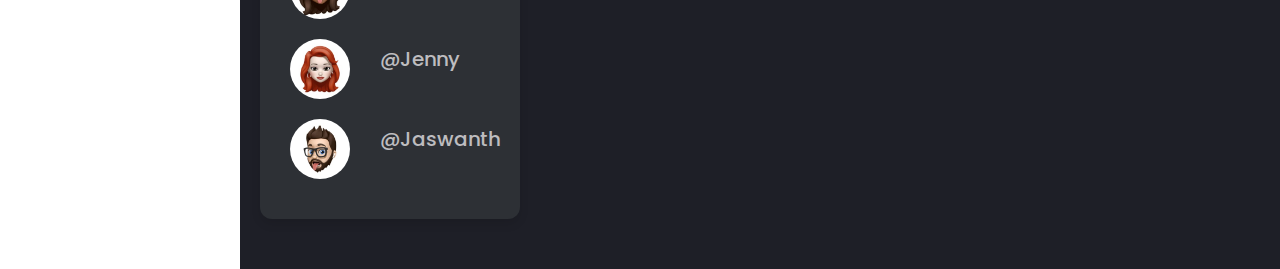
==== commit af776716: "Fix. css" ====
--- a/Adminboard/index.html
+++ b/Adminboard/index.html
@@ -8,6 +8,7 @@
       rel="stylesheet"
     />
     <meta name="viewport" content="width=device-width, initial-scale=1.0" />
+    <title>Your, AdminBoard</title>
   </head>
   <body>
     <div class="sidebar">
@@ -54,8 +55,8 @@
         </li>
         <li>
           <a href="#">
-            <i class="bx bxs-wrench"></i>
-            <span class="links_name">Settings</span>
+            <i class="bx bx-cog"></i>
+            <span class="links_name">Setting</span>
           </a>
         </li>
         <li>
@@ -70,12 +71,7 @@
             <span class="links_name">Privacy</span>
           </a>
         </li>
-        <li>
-          <a href="#">
-            <i class="bx bx-cog"></i>
-            <span class="links_name">Setting</span>
-          </a>
-        </li>
+        
         <li class="log_out">
           <a href="#">
             <i class="bx bx-log-out"></i>
@@ -118,89 +114,89 @@
                 <p>
 
                   <span class="icons" style="color: #bdbcbf; background: #2d3035;">
-                    <i class='bx bx-star'></i>
-                    <i class='bx bx-plus' ></i>
-                    <i class='bx bx-share-alt bx-rotate-270' ></i>
-                  </span>
-                </p>
-              </div>
-            </div>
-          </div>
-          <div class="box">
-            <div class="right-side">
-              <div class="box-topic">Super Cool Project</div>
-              <div class="indicator">
-                <span class="text"
-                  >Lorem ipsum dolor sit amet, consectetur adipiscing elit, sed
-                  do eiusmod tempor incididunt ut labore et dolore mana
-                  aliqua.</span
-                >
-                <p>
-
-                  <span class="icons" style="color: #bdbcbf; background: #2d3035;">
-                    <i class='bx bx-star'></i>
-                    <i class='bx bx-plus' ></i>
-                    <i class='bx bx-share-alt bx-rotate-270' ></i>
-                  </span>
-                </p>
-              </div>
-            </div>
-          </div>
-          <div class="box">
-            <div class="right-side">
-              <div class="box-topic">Super Cool Project</div>
-              <div class="indicator">
-                <span class="text"
-                  >Lorem ipsum dolor sit amet, consectetur adipiscing elit, sed
-                  do eiusmod tempor incididunt ut labore et dolore mana
-                  aliqua.</span
-                >
-                <p>
-
-                  <span class="icons" style="color: #bdbcbf; background: #2d3035;">
-                    <i class='bx bx-star'></i>
-                    <i class='bx bx-plus' ></i>
-                    <i class='bx bx-share-alt bx-rotate-270' ></i>
-                  </span>
-                </p>
-              </div>
-            </div>
-          </div>
-          <div class="box">
-            <div class="right-side">
-              <div class="box-topic">Super Cool Project</div>
-              <div class="indicator">
-                <span class="text"
-                  >Lorem ipsum dolor sit amet, consectetur adipiscing elit, sed
-                  do eiusmod tempor incididunt ut labore et dolore mana
-                  aliqua.</span
-                >
-                <p>
-
-                  <span class="icons" style="color: #bdbcbf; background: #2d3035;">
-                    <i class='bx bx-star'></i>
-                    <i class='bx bx-plus' ></i>
-                    <i class='bx bx-share-alt bx-rotate-270' ></i>
-                  </span>
-                </p>
-              </div>
-            </div>
-          </div>
-          <div class="box">
-            <div class="right-side">
-              <div class="box-topic">Super Cool Project</div>
-              <div class="indicator">
-                <span class="text"
-                  >Lorem ipsum dolor sit amet, consectetur adipiscing elit, sed
-                  do eiusmod tempor incididunt ut labore et dolore mana
-                  aliqua.</span
-                >
-                <p>
-
-                  <span class="icons" style="color: #bdbcbf; background: #2d3035;">
-                    <i class='bx bx-star'></i>
-                    <i class='bx bx-plus' ></i>
-                    <i class='bx bx-share-alt bx-rotate-270' ></i>
+                    <i class='bx bx-star' name="box-icons"></i>
+                    <i class='bx bx-plus' name="box-icons"></i>
+                    <i class='bx bx-share-alt bx-rotate-270' name="box-icons"></i>
+                  </span>
+                </p>
+              </div>
+            </div>
+          </div>
+          <div class="box">
+            <div class="right-side">
+              <div class="box-topic">Super Cool Project</div>
+              <div class="indicator">
+                <span class="text"
+                  >Lorem ipsum dolor sit amet, consectetur adipiscing elit, sed
+                  do eiusmod tempor incididunt ut labore et dolore mana
+                  aliqua.</span
+                >
+                <p>
+
+                  <span class="icons" style="color: #bdbcbf; background: #2d3035;">
+                    <i class='bx bx-star' name="box-icons"></i>
+                    <i class='bx bx-plus' name="box-icons"></i>
+                    <i class='bx bx-share-alt bx-rotate-270' name="box-icons"></i>
+                  </span>
+                </p>
+              </div>
+            </div>
+          </div>
+          <div class="box">
+            <div class="right-side">
+              <div class="box-topic">Super Cool Project</div>
+              <div class="indicator">
+                <span class="text"
+                  >Lorem ipsum dolor sit amet, consectetur adipiscing elit, sed
+                  do eiusmod tempor incididunt ut labore et dolore mana
+                  aliqua.</span
+                >
+                <p>
+
+                  <span class="icons" style="color: #bdbcbf; background: #2d3035;">
+                    <i class='bx bx-star' name="box-icons"></i>
+                    <i class='bx bx-plus' name="box-icons"></i>
+                    <i class='bx bx-share-alt bx-rotate-270' name="box-icons"></i>
+                  </span>
+                </p>
+              </div>
+            </div>
+          </div>
+          <div class="box">
+            <div class="right-side">
+              <div class="box-topic">Super Cool Project</div>
+              <div class="indicator">
+                <span class="text"
+                  >Lorem ipsum dolor sit amet, consectetur adipiscing elit, sed
+                  do eiusmod tempor incididunt ut labore et dolore mana
+                  aliqua.</span
+                >
+                <p>
+
+                  <span class="icons" style="color: #bdbcbf; background: #2d3035;">
+                    <i class='bx bx-star' name="box-icons"></i>
+                    <i class='bx bx-plus' name="box-icons"></i>
+                    <i class='bx bx-share-alt bx-rotate-270' name="box-icons"></i>
+                  </span>
+                </p>
+              </div>
+            </div>
+          </div>
+          <div class="box">
+            <div class="right-side">
+              <div class="box-topic">Super Cool Project</div>
+              <div class="indicator">
+                <span class="text"
+                  >Lorem ipsum dolor sit amet, consectetur adipiscing elit, sed
+                  do eiusmod tempor incididunt ut labore et dolore mana
+                  aliqua.</span
+                >
+                <p>
+
+                  <span class="icons" style="color: #bdbcbf; background: #2d3035;">
+                    <i class='bx bx-star' name="box-icons"></i>
+                    <i class='bx bx-plus' name="box-icons"></i>
+                    <i class='bx bx-share-alt bx-rotate-270' name="box-icons"></i>
                   </span>
                 </p>
               </div>
@@ -219,9 +215,9 @@
                 <p>
 
                   <span class="icons" style="color: #bdbcbf; background: #2d3035;">
-                    <i class='bx bx-star'></i>
-                    <i class='bx bx-plus' ></i>
-                    <i class='bx bx-share-alt bx-rotate-270' ></i>
+                    <i class='bx bx-star' name="box-icons"></i>
+                    <i class='bx bx-plus' name="box-icons"></i>
+                    <i class='bx bx-share-alt bx-rotate-270' name="box-icons"></i>
                   </span>
                 </p>
               </div>
@@ -240,9 +236,9 @@
                 <p>
 
                   <span class="icons" style="color: #bdbcbf; background: #2d3035;">
-                    <i class='bx bx-star'></i>
-                    <i class='bx bx-plus' ></i>
-                    <i class='bx bx-share-alt bx-rotate-270' ></i>
+                    <i class='bx bx-star' name="box-icons"></i>
+                    <i class='bx bx-plus' name="box-icons"></i>
+                    <i class='bx bx-share-alt bx-rotate-270' name="box-icons"></i>
                   </span>
                 </p>
               </div>
@@ -261,9 +257,9 @@
                 <p>
 
                   <span class="icons" style="color: #bdbcbf; background: #2d3035;">
-                    <i class='bx bx-star'></i>
-                    <i class='bx bx-plus' ></i>
-                    <i class='bx bx-share-alt bx-rotate-270' ></i>
+                    <i class='bx bx-star' name="box-icons"></i>
+                    <i class='bx bx-plus' name="box-icons"></i>
+                    <i class='bx bx-share-alt bx-rotate-270' name="box-icons"></i>
                   </span>
                 </p>
               </div>
@@ -308,7 +304,7 @@
               <hr class="announcement-solid-line">
             </ul>
           </div>
-          <div class="top-announcement box" style="width: 100%;">
+          <div class="top-announcement box" style="min-width: 260px;">
             <div class="title">People</div>
               <ul class="people">
                 <img class="people-dp" src="./assets/images/009.jpg">
@@ -326,5 +322,6 @@
         </div>
       </div>
     </section>
+    <script src="./main.js"></script>
   </body>
 </html>
--- a/Adminboard/styles.css
+++ b/Adminboard/styles.css
@@ -266,35 +266,6 @@
 }
 .home-content .box .indicator .text {
   font-size: 12px;
-}
-.home-content .box .cart {
-  display: inline-block;
-  font-size: 32px;
-  height: 50px;
-  width: 50px;
-  background: #cce5ff;
-  line-height: 50px;
-  text-align: center;
-  color: #66b0ff;
-  border-radius: 12px;
-  margin: -15px 0 0 6px;
-  flex-wrap: wrap;
-}
-.home-content .box .cart.two {
-  color: #2bd47d;
-  background: #c0f2d8;
-}
-.home-content .box .cart.three {
-  color: #ffc233;
-  background: #ffe8b3;
-}
-.home-content .box .cart.four {
-  color: #e05260;
-  background: #f7d4d7;
-}
-.home-content .total-order {
-  font-size: 20px;
-  font-weight: 500;
 }
 .home-content .announcement-boxes {
   display: flex;
@@ -460,4 +431,5 @@
     top: 100px;
     height: max-content;
   }
-}
+
+}
